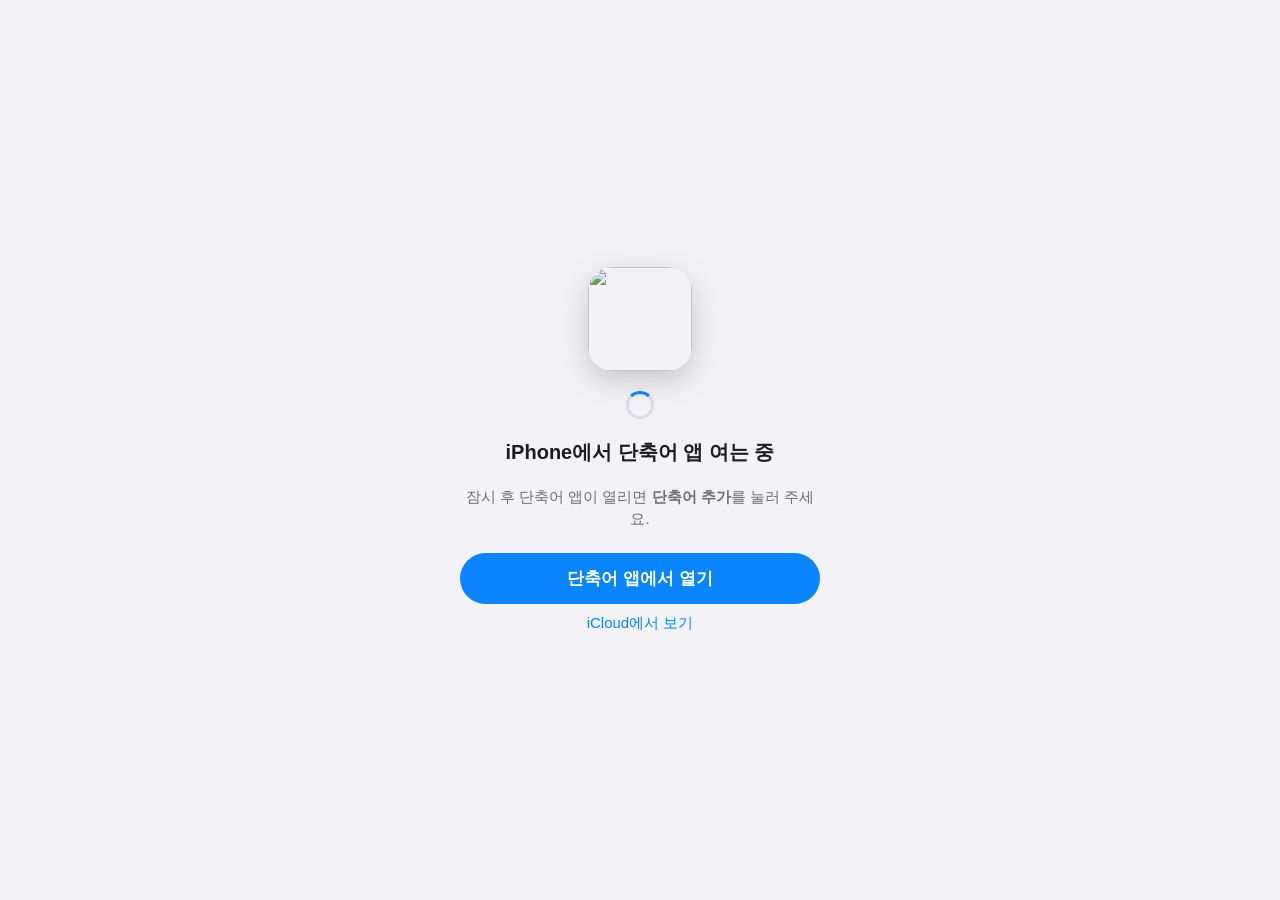
==== ko/index.html @ 3ffa0492 "feat: add shortcut redirect pages for ko and en" ====
<!doctype html>
<html lang="ko">
<head>
  <meta charset="utf-8">
  <meta name="viewport" content="width=device-width, initial-scale=1, viewport-fit=cover">
  <title>단축어 추가</title>
  <link rel="stylesheet" href="../style.css">
</head>
<body>
  <main>
    <img class="icon" src="https://is1-ssl.mzstatic.com/image/thumb/Purple113/v4/3e/52/07/3e520776-0908-893c-2248-6c9d29a03cc7/AppIcon-0-1x_U007emarketing-0-0-GLES2_U002c0-512MB-sRGB-0-0-0-85-220-0-0-0-7.png/512x512bb.jpg" alt="">
    <div class="spinner" role="status" aria-label="iPhone에서 단축어 앱 여는 중"></div>
    <h1>iPhone에서 단축어 앱 여는 중</h1>
    <p>잠시 후 단축어 앱이 열리면 <b>단축어 추가</b>를 눌러 주세요.</p>
    <div class="actions">
      <a id="open" class="button" href="#">단축어 앱에서 열기</a>
      <a id="web" class="link" href="#">iCloud에서 보기</a>
    </div>
  </main>
  <script src="../links.js"></script>
  <script src="../open.js"></script>
</body>
</html>
---- style.css ----
:root {
  --bg: #f2f2f7;
  --card: #ffffff;
  --text: #1c1c1e;
  --muted: #6e6e73;
  --accent: #0a84ff;
  --track: rgba(60, 60, 67, 0.12);
  color-scheme: light dark;
}
@media (prefers-color-scheme: dark) {
  :root {
    --bg: #000000;
    --card: #1c1c1e;
    --text: #f5f5f7;
    --muted: #98989d;
    --track: rgba(235, 235, 245, 0.16);
  }
}
* { box-sizing: border-box; }
html, body { height: 100%; margin: 0; }
body {
  background: var(--bg);
  color: var(--text);
  font-family: -apple-system, BlinkMacSystemFont, "Apple SD Gothic Neo", "Helvetica Neue", sans-serif;
  display: flex;
  align-items: center;
  justify-content: center;
  padding: 16px;
  -webkit-font-smoothing: antialiased;
}
main {
  width: 100%;
  max-width: 360px;
  display: flex;
  flex-direction: column;
  align-items: center;
  text-align: center;
  gap: 20px;
}
.icon {
  width: 104px;
  height: 104px;
  border-radius: 23.5%;
  box-shadow: 0 10px 30px rgba(0, 0, 0, 0.18);
  animation: float 2.4s ease-in-out infinite;
}
.spinner {
  width: 28px;
  height: 28px;
  border-radius: 50%;
  border: 3px solid var(--track);
  border-top-color: var(--accent);
  animation: spin 0.8s linear infinite;
}
h1 { font-size: 20px; font-weight: 600; margin: 0; }
p { font-size: 15px; color: var(--muted); margin: 0; line-height: 1.45; }
.actions {
  width: 100%;
  display: none;
  flex-direction: column;
  gap: 10px;
  margin-top: 4px;
}
.fallback .actions { display: flex; }
.button {
  display: block;
  padding: 14px 16px;
  border-radius: 999px;
  background: var(--accent);
  color: #fff;
  font-size: 17px;
  font-weight: 600;
  text-decoration: none;
}
.link { color: var(--accent); font-size: 15px; text-decoration: none; }
@keyframes spin { to { transform: rotate(360deg); } }
@keyframes float { 50% { transform: translateY(-6px); } }
@media (prefers-reduced-motion: reduce) {
  .icon, .spinner { animation: none; }
}
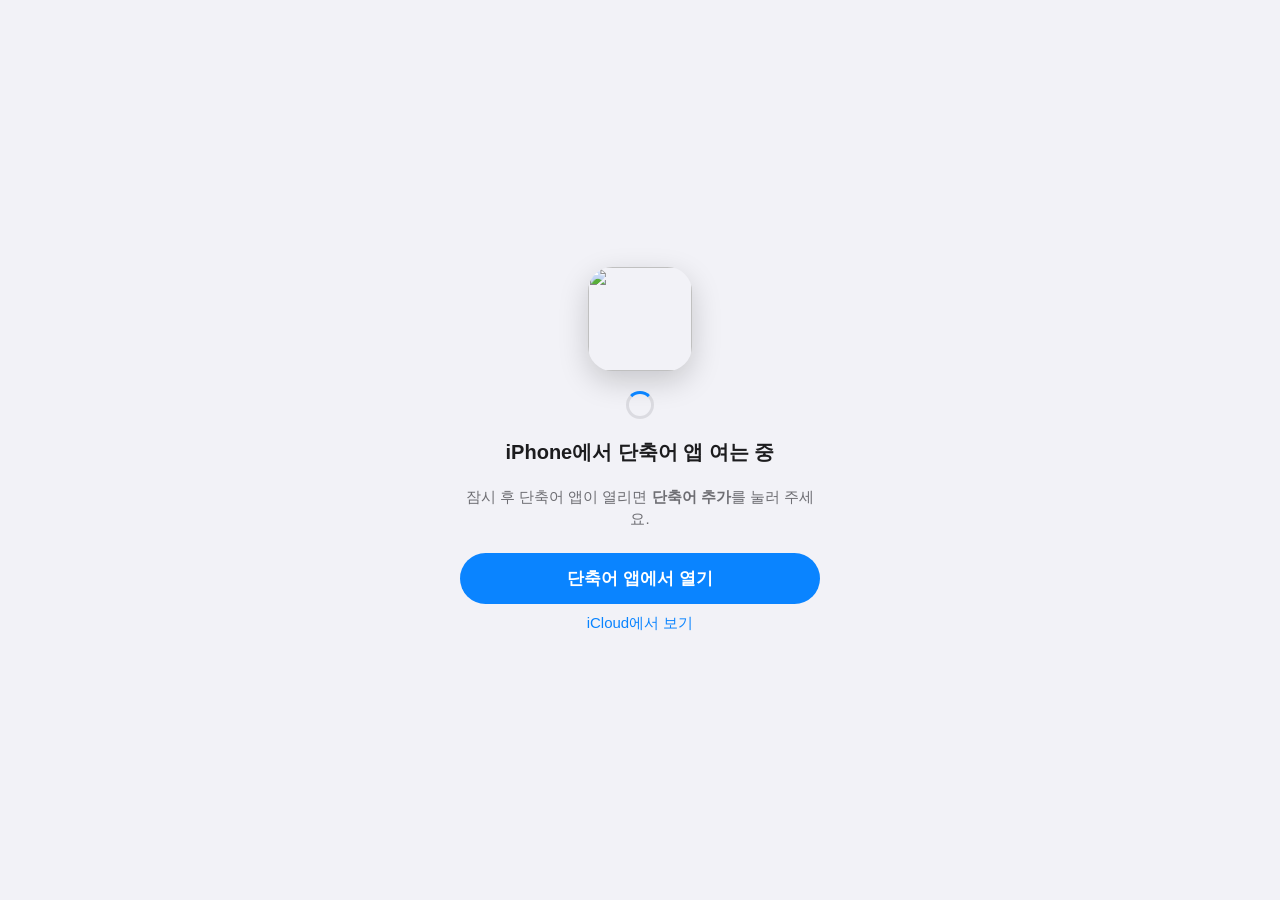
==== commit bf7bf379: "refactor: manage shortcut ids in links.json" ====
--- a/ko/index.html
+++ b/ko/index.html
@@ -17,7 +17,6 @@
       <a id="web" class="link" href="#">iCloud에서 보기</a>
     </div>
   </main>
-  <script src="../links.js"></script>
   <script src="../open.js"></script>
 </body>
 </html>
